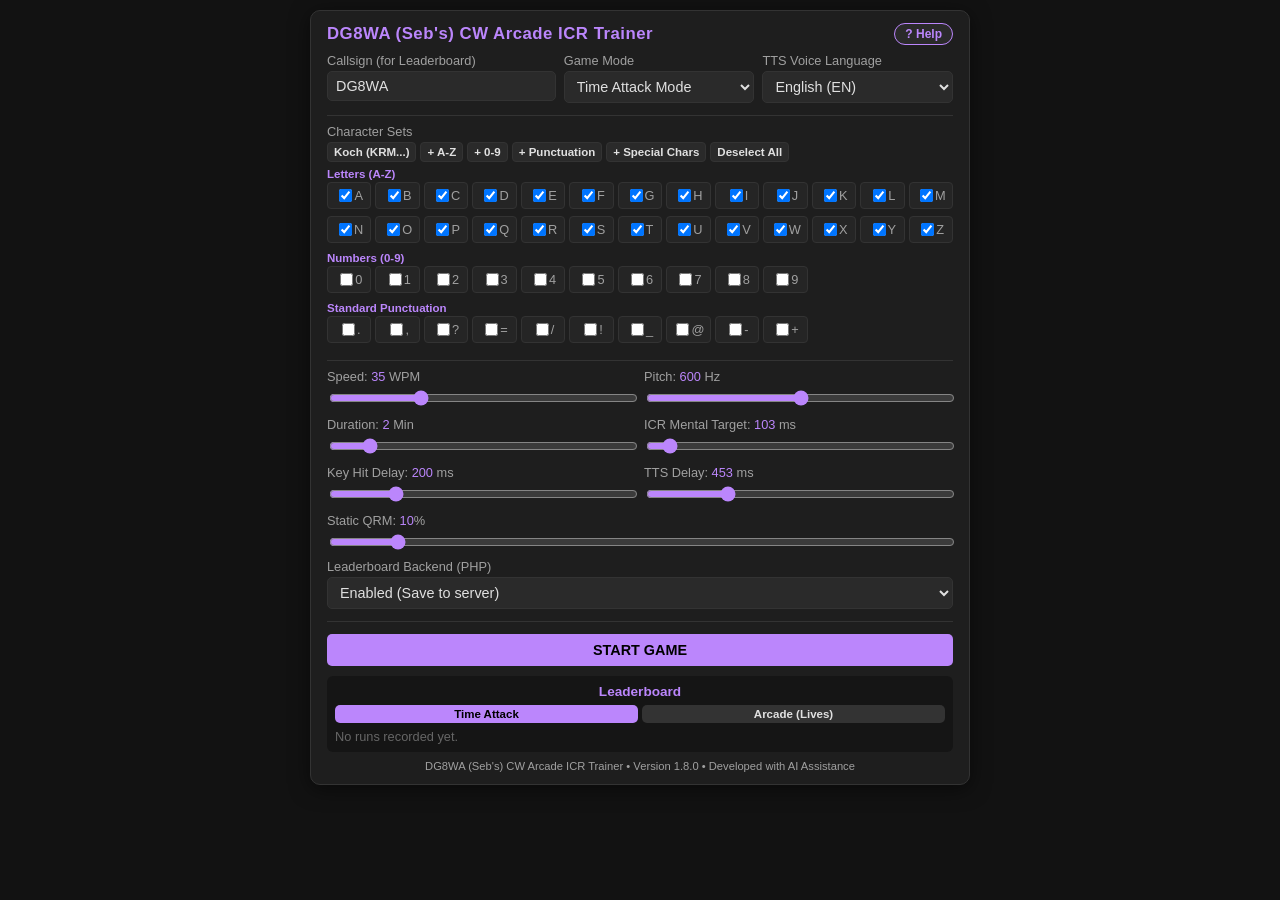
==== index.html @ 5efbd6f5 "Add files via upload" ====
<?php
// Highscore-Log Backend Handler
if ($_SERVER['REQUEST_METHOD'] === 'POST' && isset($_POST['score'])) {
    $callsign = preg_replace('/[^A-Z0-9\/]/i', '', $_POST['callsign']);
    $score = intval($_POST['score']);
    $mode = isset($_POST['mode']) ? $_POST['mode'] : 'time';
    $settings = isset($_POST['settings']) ? htmlspecialchars($_POST['settings']) : '';
    $timestamp = date('Y-m-d H:i:s');
    $entry = "[$timestamp] Highscore ($mode) - Call: $callsign | Score: $score Pkts. | Settings: $settings\n";
    @file_put_contents('cw_highscores.log', $entry, FILE_APPEND);
    exit;
}
?>
<!DOCTYPE html>
<html lang="en">
<head>
    <meta charset="UTF-8">
    <meta name="viewport" content="width=device-width, initial-scale=1.0">
    <title>DG8WA (Seb's) CW Arcade ICR Trainer</title>
    <link rel="stylesheet" href="style.css">
</head>
<body>

<div class="container">
    <div class="header-bar">
        <h1>DG8WA (Seb's) CW Arcade ICR Trainer</h1>
        <button type="button" class="btn-help" onclick="toggleHelpModal(true)">? Help</button>
    </div>

    <!-- SETUP SCREEN -->
    <div id="setup-screen">
        <div class="section">
            <div class="row">
                <div style="flex: 1.2;">
                    <label for="callsign">Callsign (for Leaderboard)</label>
                    <input type="text" id="callsign" value="DG8WA" placeholder="e.g. DG8WA">
                </div>
                <div>
                    <label>Game Mode</label>
                    <select id="game-mode" onchange="handleModeChange()">
                        <option value="time">Time Attack Mode</option>
                        <option value="lives">Arcade Mode (5 Lives ❤️)</option>
                        <option value="listen">Listen Mode (Just Listen & TTS 🎧)</option>
                    </select>
                </div>
                <div>
                    <label>TTS Voice Language</label>
                    <select id="tts-lang" onchange="changeLanguage()">
                        <option value="de-DE">Deutsch (DE)</option>
                        <option value="en-US">English (EN)</option>
                        <option value="es-ES">Español (ES)</option>
                        <option value="fr-FR">Français (FR)</option>
                    </select>
                </div>
            </div>
        </div>

        <!-- Cleanly Separated Character Sets -->
        <div class="section">
            <label>Character Sets</label>
            <div class="presets">
                <button type="button" onclick="setPreset('koch')">Koch (KRM...)</button>
                <button type="button" onclick="setPreset('alpha')">+ A-Z</button>
                <button type="button" onclick="setPreset('num')">+ 0-9</button>
                <button type="button" onclick="setPreset('signs')">+ Punctuation</button>
                <button type="button" onclick="setPreset('lang')">+ Special Chars</button>
                <button type="button" onclick="clearAll()">Deselect All</button>
            </div>

            <div class="charset-category">
                <span>Letters (A-Z)</span>
                <div class="checkbox-group" id="group-alpha"></div>
            </div>

            <div class="charset-category">
                <span>Numbers (0-9)</span>
                <div class="checkbox-group" id="group-num"></div>
            </div>

            <div class="charset-category">
                <span>Standard Punctuation</span>
                <div class="checkbox-group" id="group-signs"></div>
            </div>

            <div class="charset-category">
                <span>Special / Accented Characters</span>
                <div class="checkbox-group" id="group-lang"></div>
            </div>
        </div>

        <!-- Sliders Grid -->
        <div class="section">
            <div class="sliders-grid">
                <div class="slider-item">
                    <label for="wpm">Speed: <span id="wpm-val" style="color:var(--accent)">35</span> WPM</label>
                    <input type="range" id="wpm" min="25" max="60" step="1" value="35" oninput="updateVal('wpm')">
                </div>

                <div class="slider-item">
                    <label for="pitch">Pitch: <span id="pitch-val" style="color:var(--accent)">600</span> Hz</label>
                    <input type="range" id="pitch" min="400" max="800" step="10" value="600" oninput="updateVal('pitch')">
                </div>

                <div class="slider-item" id="duration-section">
                    <label for="run-duration">Duration: <span id="duration-val" style="color:var(--accent)">2</span> Min</label>
                    <input type="range" id="run-duration" min="1" max="10" step="1" value="2" oninput="updateVal('duration')">
                </div>

                <div class="slider-item">
                    <label for="icr-target">ICR Mental Target: <span id="icr-val" style="color:var(--accent)">103</span> ms</label>
                    <input type="range" id="icr-target" min="50" max="1000" step="1" value="103" oninput="updateVal('icr')">
                </div>

                <div class="slider-item">
                    <label for="keyhit-delay">Key Hit Delay: <span id="keyhit-val" style="color:var(--accent)">200</span> ms</label>
                    <input type="range" id="keyhit-delay" min="100" max="600" step="10" value="200" oninput="updateVal('keyhit')">
                </div>

                <div class="slider-item">
                    <label for="tts-delay">TTS Delay: <span id="tts-val" style="color:var(--accent)">453</span> ms</label>
                    <input type="range" id="tts-delay" min="100" max="1500" step="1" value="453" oninput="updateVal('tts')">
                </div>

                <div class="slider-item" style="grid-column: span 2;">
                    <label for="noise-vol">Static QRM: <span id="noise-val" style="color:var(--accent)">10</span>%</label>
                    <input type="range" id="noise-vol" min="0" max="100" step="1" value="10" oninput="updateVal('noise')">
                </div>
            </div>

            <div style="margin-top: 6px;">
                <label for="backend-mode">Leaderboard Backend (PHP)</label>
                <select id="backend-mode">
                    <option value="php">Enabled (Save to server)</option>
                    <option value="local">Local Only</option>
                </select>
            </div>
        </div>

        <button type="button" class="btn-primary" onclick="startGame(false)" style="width: 100%; margin-top: 4px;" id="btn-start">START GAME</button>
        
        <div class="leaderboard" id="local-lb">
            <h3>Leaderboard</h3>
            <div style="display: flex; gap: 4px; margin-bottom: 6px;">
                <button type="button" class="btn-secondary" id="lb-tab-time" style="padding: 3px 6px; font-size: 0.72rem; background: var(--accent); color: #000;" onclick="switchLbTab('time')">Time Attack</button>
                <button type="button" class="btn-secondary" id="lb-tab-lives" style="padding: 3px 6px; font-size: 0.72rem;" onclick="switchLbTab('lives')">Arcade (Lives)</button>
            </div>
            <div id="lb-content"><span style="color:#666">No runs recorded yet.</span></div>
            <div id="lb-controls" style="display: flex; gap: 4px; margin-top: 6px; display: none;">
                <button type="button" class="btn-secondary" id="lb-toggle-btn" style="padding: 4px; font-size: 0.72rem; flex:2;" onclick="toggleLeaderboardView()">Show All</button>
                <button type="button" class="btn-danger" id="lb-reset-btn" style="padding: 4px; font-size: 0.72rem; flex:1;" onclick="resetLeaderboard()">Reset</button>
            </div>
        </div>

        <div class="footer-info">DG8WA (Seb's) CW Arcade ICR Trainer &bull; Version 1.8.0 &bull; Developed with AI Assistance</div>
    </div>

    <!-- TRAINER SCREEN -->
    <div id="trainer-screen">
        <div class="game-hud">
            <span><span id="hud-txt-mode">Time</span>: <strong id="hud-time">120s</strong></span>
            <span>Score: <strong id="hud-score" style="color:var(--success)">0</strong></span>
            <span>Streak: <strong id="hud-streak">0 🔥</strong></span>
        </div>

        <div class="char-display" id="display-box">?</div>
        
        <div class="input-hint" id="hud-hint">Type recognized character (Spacebar = Pause)</div>

        <div class="btn-group">
            <button type="button" class="btn-secondary" id="pause-btn" onclick="togglePause()">Pause</button>
            <button type="button" class="btn-danger" id="quit-btn" onclick="stopGame(true)">Give Up</button>
        </div>
    </div>

    <!-- SUMMARY SCREEN -->
    <div id="summary-screen">
        <h2 style="color:var(--accent); margin-top:0; font-size: 1.1rem;">ICR & Performance Summary</h2>
        
        <div class="summary-stats" style="margin-bottom:8px; text-align:center; background:#1b1b1b; padding:8px;">
            <div style="font-size:0.85rem; color:var(--text-muted); margin-bottom:4px;">True ICR Speed & Target Fulfillment:</div>
            <div style="font-size:1.15rem; font-weight:bold; color:var(--success);" id="sum-icr-ratio">0 completed (Theoretical maximum: ~0)</div>
            <div style="font-size:0.75rem; color:var(--accent); margin-top:3px;" id="sum-icr-percent">ICR Efficiency: 0%</div>
            <div style="font-size:0.75rem; color:var(--warning); margin-top:2px;" id="sum-target-percent">Within Target Time (ICR + KeyHit): 0%</div>
        </div>

        <div class="game-hud" style="margin-bottom:10px;">
            <span>Score: <strong id="sum-score" style="color:var(--success)">0</strong></span>
            <span>Correct: <strong id="sum-count">0</strong></span>
            <span>Avg Reaction: <strong id="sum-avg">0 ms</strong></span>
        </div>

        <label>Character Detail Analysis</label>
        <div class="summary-stats" id="sum-details"></div>

        <div class="btn-group" style="flex-direction: column; gap: 6px;">
            <button type="button" class="btn-primary" onclick="startGame(false)">New Run (Normal) [Enter]</button>
            <button type="button" class="btn-secondary" style="background:#ffb74d; color:#000;" onclick="startGame(true)">🔥 New Run with Weak Characters [Space]</button>
            <button type="button" class="btn-danger" onclick="returnToSetup()">To Setup Menu</button>
        </div>
    </div>
</div>

<!-- HELP MODAL -->
<div class="modal-overlay" id="help-modal">
    <div class="modal-content">
        <div class="modal-header">
            <h2>User Guide & Features</h2>
            <button type="button" class="modal-close" onclick="toggleHelpModal(false)">&times;</button>
        </div>
        
        <div class="help-item">
            <h4>Instant Character Recognition (ICR) & PARIS Standard</h4>
            <p>ICR trains instant mental recognition without counting dits/dahs. Under the PARIS standard (1 word = 50 dits), 1 dit duration is <em>1200 / WPM ms</em>. Standard inter-character space equals 3 dits (<em>3600 / WPM ms</em>).</p>
        </div>

        <div class="help-item">
            <h4>Game Modes</h4>
            <p><strong>Time Attack Mode:</strong> Practice for a set duration (1 to 10 minutes) and maximize your score.<br>
            <strong>Arcade Mode (5 Lives):</strong> Start with 5 lives. Each mistake or timeout costs 1 life.<br>
            <strong>Listen Mode:</strong> Pure listening practice. Plays Morse sound, pauses for ICR recognition time, reveals letter and speaks it via TTS automatically without keypresses or scoring.</p>
        </div>

        <div class="help-item">
            <h4>Key Hit Delay & Combined Target Time</h4>
            <p>Recognizing a character is mental; pressing the key is motor-physical. <strong>Key Hit Delay</strong> accounts for your physical motor reaction time (typically ~200 ms). Total target duration for full points equals <strong>ICR Mental Target + Key Hit Delay</strong>.</p>
        </div>

        <div class="help-item">
            <h4>Scoring & Streaks</h4>
            <p>Correct responses within the Combined Target Time yield maximum points. Answering before timeout awards partial points. Consecutive correct answers build up a <strong>Streak Multiplier (up to 3.0x)</strong>.</p>
        </div>

        <div class="help-item">
            <h4>Text-To-Speech (TTS) Assistance</h4>
            <p>If you fail to type a character within the TTS delay or make a mistake, the system speaks the correct character in the selected language using phonetic letter-name mapping to reinforce learning.</p>
        </div>

        <div class="help-item">
            <h4>Static QRM (White Noise)</h4>
            <p>Simulates real-world radio conditions by adding adjustable background white noise to improve noise immunity during practice.</p>
        </div>

        <div style="text-align: right; margin-top: 15px;">
            <button type="button" class="btn-primary" style="flex: unset; padding: 6px 15px;" onclick="toggleHelpModal(false)">Close</button>
        </div>
    </div>
</div>

<script src="app.js"></script>
</body>
</html>
---- style.css ----
:root {
    --bg-color: #121212;
    --card-bg: #1e1e1e;
    --accent: #bb86fc;
    --accent-hover: #9965f4;
    --text: #e0e0e0;
    --text-muted: #a0a0a0;
    --success: #03dac6;
    --error: #cf6679;
    --warning: #ffb74d;
    --border: #333;
}

body {
    font-family: -apple-system, BlinkMacSystemFont, "Segoe UI", Roboto, Helvetica, Arial, sans-serif;
    background-color: var(--bg-color);
    color: var(--text);
    margin: 0;
    padding: 10px;
    display: flex;
    flex-direction: column;
    align-items: center;
    min-height: 100vh;
    box-sizing: border-box;
}

.container {
    width: 100%;
    max-width: 660px;
    background: var(--card-bg);
    border: 1px solid var(--border);
    border-radius: 10px;
    padding: 12px 16px;
    box-shadow: 0 4px 20px rgba(0,0,0,0.5);
    box-sizing: border-box;
    position: relative;
}

.header-bar {
    display: flex;
    justify-content: space-between;
    align-items: center;
    margin-bottom: 8px;
}

h1 {
    font-size: 1.05rem;
    margin: 0;
    color: var(--accent);
    letter-spacing: 0.5px;
}

.btn-help {
    background: #2a2a2a;
    color: var(--accent);
    border: 1px solid var(--accent);
    border-radius: 15px;
    padding: 3px 10px;
    font-size: 0.75rem;
    cursor: pointer;
    font-weight: bold;
    transition: all 0.2s;
    flex: unset;
}

.btn-help:hover {
    background: var(--accent);
    color: #000;
}

.section {
    margin-bottom: 8px;
    padding-bottom: 8px;
    border-bottom: 1px solid var(--border);
}

.section:last-child {
    border-bottom: none;
    margin-bottom: 0;
    padding-bottom: 0;
}

label {
    display: block;
    font-size: 0.8rem;
    color: var(--text-muted);
    margin-bottom: 3px;
}

input[type="text"], select {
    width: 100%;
    padding: 6px 8px;
    background: #2a2a2a;
    border: 1px solid var(--border);
    border-radius: 5px;
    color: var(--text);
    font-size: 0.9rem;
    box-sizing: border-box;
    margin-bottom: 4px;
}

.row {
    display: flex;
    gap: 8px;
}

.row > div {
    flex: 1;
}

.sliders-grid {
    display: grid;
    grid-template-columns: 1fr 1fr;
    gap: 8px;
}

.slider-item {
    display: flex;
    flex-direction: column;
}

.slider-item input[type="range"] {
    width: 100%;
    accent-color: var(--accent);
    margin-top: 2px;
    height: 18px;
}

.charset-category {
    margin-bottom: 6px;
}

.charset-category span {
    font-size: 0.72rem;
    color: var(--accent);
    font-weight: bold;
    display: block;
    margin-bottom: 2px;
}

.checkbox-group {
    display: grid;
    grid-template-columns: repeat(auto-fill, minmax(42px, 1fr));
    gap: 4px;
}

.checkbox-label {
    display: flex;
    align-items: center;
    background: #252525;
    padding: 3px 4px;
    border-radius: 4px;
    font-size: 0.8rem;
    cursor: pointer;
    user-select: none;
    justify-content: center;
    border: 1px solid var(--border);
}

.checkbox-label input {
    margin-right: 2px;
}

.btn-group {
    display: flex;
    gap: 8px;
    margin-top: 10px;
}

button {
    flex: 1;
    padding: 8px 12px;
    border: none;
    border-radius: 5px;
    font-size: 0.9rem;
    font-weight: bold;
    cursor: pointer;
    transition: background 0.2s;
}

.btn-primary {
    background: var(--accent);
    color: #000;
}

.btn-primary:hover {
    background: var(--accent-hover);
}

.btn-danger {
    background: var(--error);
    color: #000;
}

.btn-secondary {
    background: #333;
    color: var(--text);
}

#trainer-screen, #summary-screen {
    display: none;
    text-align: center;
    padding: 2px 0;
}

.game-hud {
    display: grid;
    grid-template-columns: repeat(3, 1fr);
    gap: 6px;
    font-size: 0.8rem;
    color: var(--text-muted);
    background: #151515;
    padding: 6px;
    border-radius: 6px;
    margin-bottom: 10px;
    text-align: center;
}

.game-hud span strong {
    display: block;
    color: #fff;
    font-size: 1rem;
}

.char-display {
    font-size: clamp(1.8rem, 6vw, 4rem);
    font-weight: bold;
    height: 100px;
    display: flex;
    align-items: center;
    justify-content: center;
    background: #151515;
    border-radius: 8px;
    margin-bottom: 10px;
    color: #fff;
    padding: 0 10px;
    box-sizing: border-box;
    letter-spacing: 1px;
    word-break: break-all;
}

.input-hint {
    font-size: 0.8rem;
    color: var(--accent);
    margin-bottom: 10px;
    background: rgba(187, 134, 252, 0.05);
    padding: 6px;
    border-radius: 4px;
}

.presets {
    display: flex;
    gap: 4px;
    margin-bottom: 6px;
    flex-wrap: wrap;
}

.presets button {
    padding: 3px 6px;
    font-size: 0.72rem;
    background: #2a2a2a;
    color: var(--text);
    border: 1px solid var(--border);
    border-radius: 4px;
    flex: unset;
}

.summary-stats {
    background: #151515;
    padding: 8px;
    border-radius: 6px;
    margin-bottom: 10px;
    text-align: left;
    max-height: 180px;
    overflow-y: auto;
}

.stat-row {
    display: flex;
    justify-content: space-between;
    padding: 3px 6px;
    border-bottom: 1px solid #222;
    font-size: 0.85rem;
}
.stat-row:last-child { border-bottom: none; }

.leaderboard {
    margin-top: 10px;
    background: #151515;
    padding: 8px;
    border-radius: 6px;
    font-size: 0.8rem;
    text-align: left;
}
.leaderboard h3 {
    margin: 0 0 6px 0;
    font-size: 0.85rem;
    color: var(--accent);
    text-align: center;
}
.lb-item {
    display: flex;
    flex-direction: column;
    padding: 4px 6px;
    border-bottom: 1px solid #222;
    font-size: 0.75rem;
}
.lb-item:last-child { border-bottom: none; }
.lb-top {
    display: flex;
    justify-content: space-between;
    font-weight: bold;
}
.lb-details {
    color: var(--text-muted);
    font-size: 0.7rem;
    margin-top: 1px;
}

.footer-info {
    text-align: center;
    font-size: 0.7rem;
    color: var(--text-muted);
    margin-top: 8px;
}

.modal-overlay {
    display: none;
    position: fixed;
    top: 0; left: 0; width: 100%; height: 100%;
    background: rgba(0,0,0,0.75);
    z-index: 1000;
    justify-content: center;
    align-items: center;
    padding: 15px;
    box-sizing: border-box;
}

.modal-content {
    background: var(--card-bg);
    border: 1px solid var(--accent);
    border-radius: 10px;
    max-width: 580px;
    width: 100%;
    max-height: 85vh;
    overflow-y: auto;
    padding: 16px;
    box-shadow: 0 5px 25px rgba(0,0,0,0.8);
    box-sizing: border-box;
    text-align: left;
}

.modal-header {
    display: flex;
    justify-content: space-between;
    align-items: center;
    border-bottom: 1px solid var(--border);
    padding-bottom: 8px;
    margin-bottom: 12px;
}

.modal-header h2 {
    margin: 0;
    font-size: 1.1rem;
    color: var(--accent);
}

.modal-close {
    background: none;
    border: none;
    color: var(--text-muted);
    font-size: 1.4rem;
    cursor: pointer;
    padding: 0 5px;
    line-height: 1;
    flex: unset;
}

.help-item {
    margin-bottom: 10px;
}

.help-item h4 {
    margin: 0 0 3px 0;
    font-size: 0.85rem;
    color: var(--success);
}

.help-item p {
    margin: 0;
    font-size: 0.78rem;
    color: var(--text);
    line-height: 1.35;
}
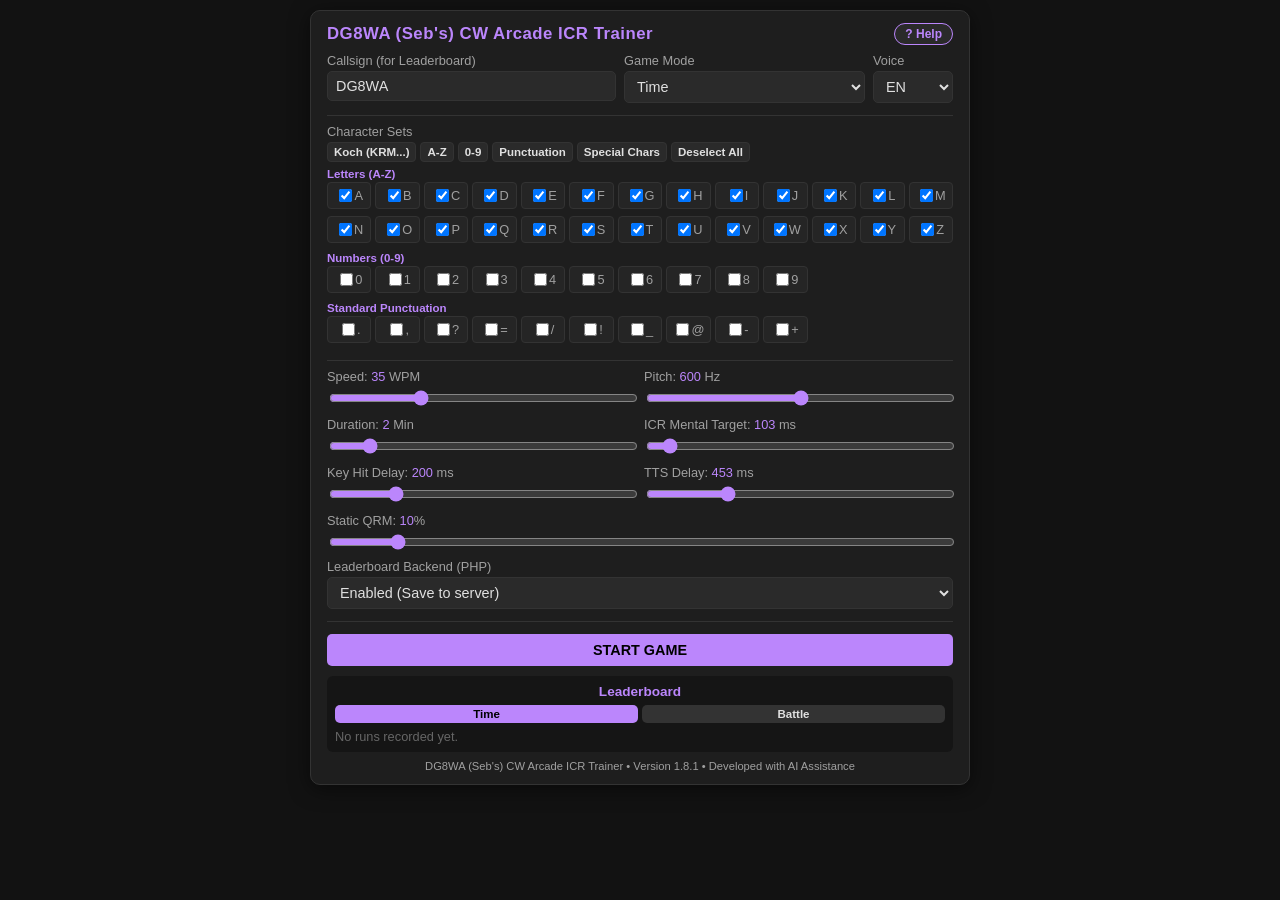
==== commit 6b9fa5a7: "Update index.html" ====
--- a/index.html
+++ b/index.html
@@ -38,32 +38,32 @@
                 <div>
                     <label>Game Mode</label>
                     <select id="game-mode" onchange="handleModeChange()">
-                        <option value="time">Time Attack Mode</option>
-                        <option value="lives">Arcade Mode (5 Lives ❤️)</option>
-                        <option value="listen">Listen Mode (Just Listen & TTS 🎧)</option>
+                        <option value="time">Time</option>
+                        <option value="lives">Battle</option>
+                        <option value="listen">Listen</option>
                     </select>
                 </div>
-                <div>
-                    <label>TTS Voice Language</label>
+                <div style="max-width: 80px;">
+                    <label>Voice</label>
                     <select id="tts-lang" onchange="changeLanguage()">
-                        <option value="de-DE">Deutsch (DE)</option>
-                        <option value="en-US">English (EN)</option>
-                        <option value="es-ES">Español (ES)</option>
-                        <option value="fr-FR">Français (FR)</option>
+                        <option value="de-DE">DE</option>
+                        <option value="en-US">EN</option>
+                        <option value="es-ES">ES</option>
+                        <option value="fr-FR">FR</option>
                     </select>
                 </div>
             </div>
         </div>
 
-        <!-- Cleanly Separated Character Sets -->
+        <!-- Exclusive Character Sets -->
         <div class="section">
             <label>Character Sets</label>
             <div class="presets">
                 <button type="button" onclick="setPreset('koch')">Koch (KRM...)</button>
-                <button type="button" onclick="setPreset('alpha')">+ A-Z</button>
-                <button type="button" onclick="setPreset('num')">+ 0-9</button>
-                <button type="button" onclick="setPreset('signs')">+ Punctuation</button>
-                <button type="button" onclick="setPreset('lang')">+ Special Chars</button>
+                <button type="button" onclick="setPreset('alpha')">A-Z</button>
+                <button type="button" onclick="setPreset('num')">0-9</button>
+                <button type="button" onclick="setPreset('signs')">Punctuation</button>
+                <button type="button" onclick="setPreset('lang')">Special Chars</button>
                 <button type="button" onclick="clearAll()">Deselect All</button>
             </div>
 
@@ -141,8 +141,8 @@
         <div class="leaderboard" id="local-lb">
             <h3>Leaderboard</h3>
             <div style="display: flex; gap: 4px; margin-bottom: 6px;">
-                <button type="button" class="btn-secondary" id="lb-tab-time" style="padding: 3px 6px; font-size: 0.72rem; background: var(--accent); color: #000;" onclick="switchLbTab('time')">Time Attack</button>
-                <button type="button" class="btn-secondary" id="lb-tab-lives" style="padding: 3px 6px; font-size: 0.72rem;" onclick="switchLbTab('lives')">Arcade (Lives)</button>
+                <button type="button" class="btn-secondary" id="lb-tab-time" style="padding: 3px 6px; font-size: 0.72rem; background: var(--accent); color: #000;" onclick="switchLbTab('time')">Time</button>
+                <button type="button" class="btn-secondary" id="lb-tab-lives" style="padding: 3px 6px; font-size: 0.72rem;" onclick="switchLbTab('lives')">Battle</button>
             </div>
             <div id="lb-content"><span style="color:#666">No runs recorded yet.</span></div>
             <div id="lb-controls" style="display: flex; gap: 4px; margin-top: 6px; display: none;">
@@ -151,7 +151,7 @@
             </div>
         </div>
 
-        <div class="footer-info">DG8WA (Seb's) CW Arcade ICR Trainer &bull; Version 1.8.0 &bull; Developed with AI Assistance</div>
+        <div class="footer-info">DG8WA (Seb's) CW Arcade ICR Trainer &bull; Version 1.8.1 &bull; Developed with AI Assistance</div>
     </div>
 
     <!-- TRAINER SCREEN -->
@@ -215,9 +215,9 @@
 
         <div class="help-item">
             <h4>Game Modes</h4>
-            <p><strong>Time Attack Mode:</strong> Practice for a set duration (1 to 10 minutes) and maximize your score.<br>
-            <strong>Arcade Mode (5 Lives):</strong> Start with 5 lives. Each mistake or timeout costs 1 life.<br>
-            <strong>Listen Mode:</strong> Pure listening practice. Plays Morse sound, pauses for ICR recognition time, reveals letter and speaks it via TTS automatically without keypresses or scoring.</p>
+            <p><strong>Time:</strong> Practice for a set duration (1 to 10 minutes) and maximize your score.<br>
+            <strong>Battle:</strong> Start with 5 lives. Each mistake or timeout costs 1 life.<br>
+            <strong>Listen:</strong> Pure listening practice. Plays Morse sound, pauses for ICR recognition time, reveals letter and speaks it via TTS automatically without keypresses or scoring.</p>
         </div>
 
         <div class="help-item">
@@ -248,4 +248,4 @@
 
 <script src="app.js"></script>
 </body>
-</html>+</html>
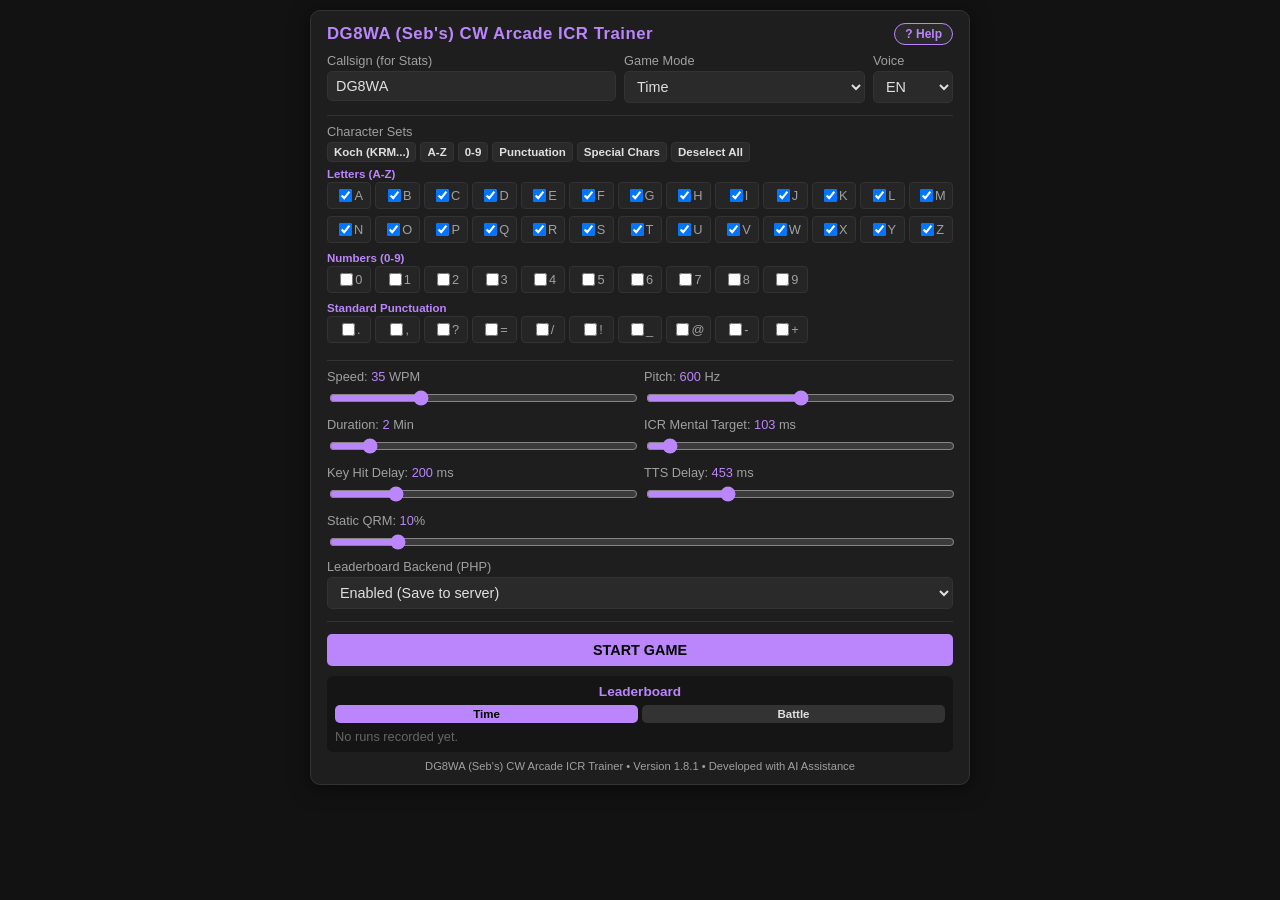
==== commit 1eb7efb1: "Update index.html" ====
--- a/index.html
+++ b/index.html
@@ -32,7 +32,7 @@
         <div class="section">
             <div class="row">
                 <div style="flex: 1.2;">
-                    <label for="callsign">Callsign (for Leaderboard)</label>
+                    <label for="callsign">Callsign (for Stats)</label>
                     <input type="text" id="callsign" value="DG8WA" placeholder="e.g. DG8WA">
                 </div>
                 <div>
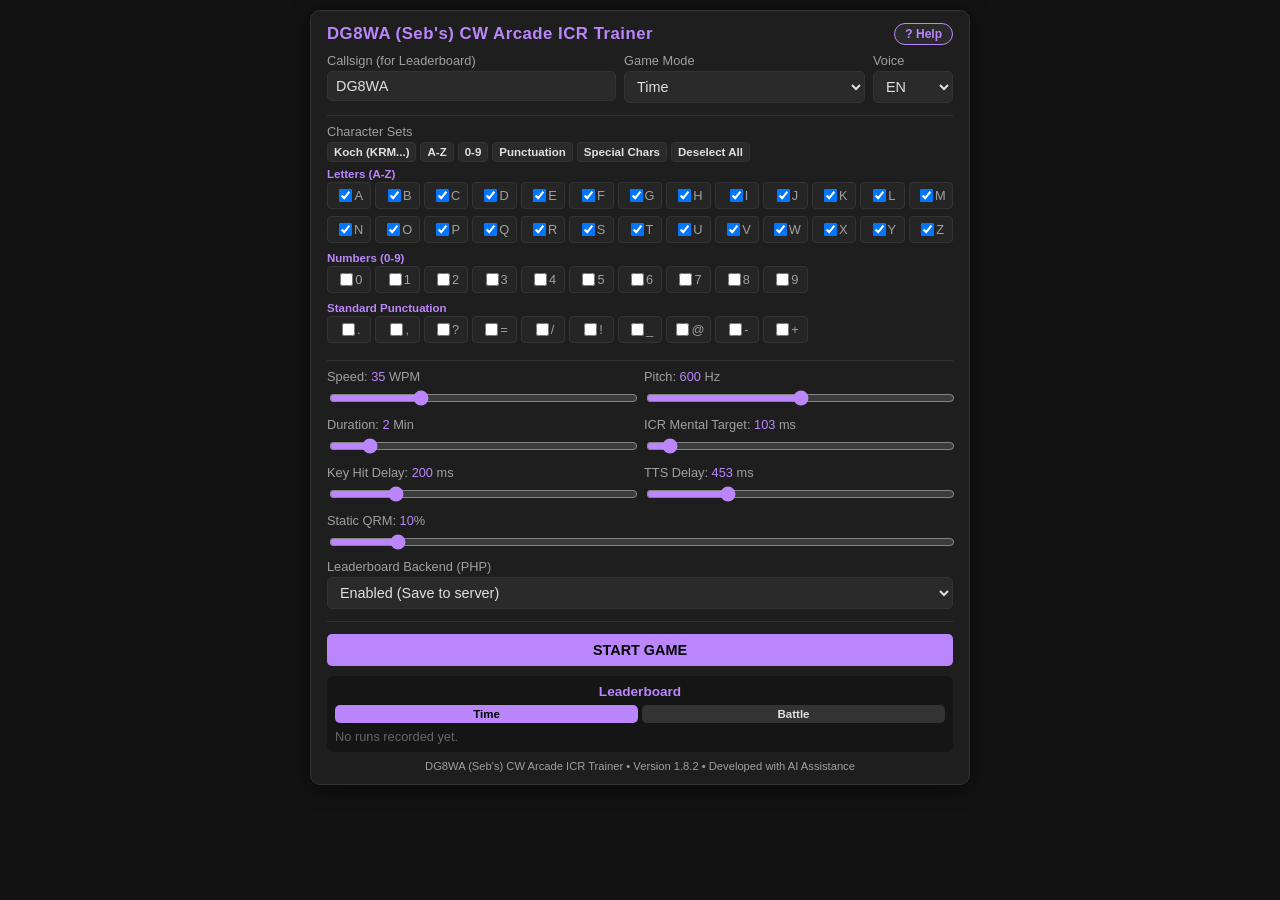
==== commit 11e4c3fa: "Update index.html Add Smartphone Keyboard pullup" ====
--- a/index.html
+++ b/index.html
@@ -32,7 +32,7 @@
         <div class="section">
             <div class="row">
                 <div style="flex: 1.2;">
-                    <label for="callsign">Callsign (for Stats)</label>
+                    <label for="callsign">Callsign (for Leaderboard)</label>
                     <input type="text" id="callsign" value="DG8WA" placeholder="e.g. DG8WA">
                 </div>
                 <div>
@@ -151,22 +151,26 @@
             </div>
         </div>
 
-        <div class="footer-info">DG8WA (Seb's) CW Arcade ICR Trainer &bull; Version 1.8.1 &bull; Developed with AI Assistance</div>
+        <div class="footer-info">DG8WA (Seb's) CW Arcade ICR Trainer &bull; Version 1.8.2 &bull; Developed with AI Assistance</div>
     </div>
 
     <!-- TRAINER SCREEN -->
     <div id="trainer-screen">
+        <!-- Invisible Input for Mobile Soft-Keyboard Activation -->
+        <input type="text" id="mobile-input" autocomplete="off" autocapitalize="characters" autocorrect="off" spellcheck="false" inputmode="text" style="opacity:0; position:absolute; left:-9999px; width:1px; height:1px;">
+
         <div class="game-hud">
             <span><span id="hud-txt-mode">Time</span>: <strong id="hud-time">120s</strong></span>
             <span>Score: <strong id="hud-score" style="color:var(--success)">0</strong></span>
             <span>Streak: <strong id="hud-streak">0 🔥</strong></span>
         </div>
 
-        <div class="char-display" id="display-box">?</div>
+        <div class="char-display" id="display-box" onclick="focusMobileInput()" style="cursor:pointer;">?</div>
         
         <div class="input-hint" id="hud-hint">Type recognized character (Spacebar = Pause)</div>
 
         <div class="btn-group">
+            <button type="button" class="btn-secondary" onclick="focusMobileInput()">⌨️ Keyb</button>
             <button type="button" class="btn-secondary" id="pause-btn" onclick="togglePause()">Pause</button>
             <button type="button" class="btn-danger" id="quit-btn" onclick="stopGame(true)">Give Up</button>
         </div>
